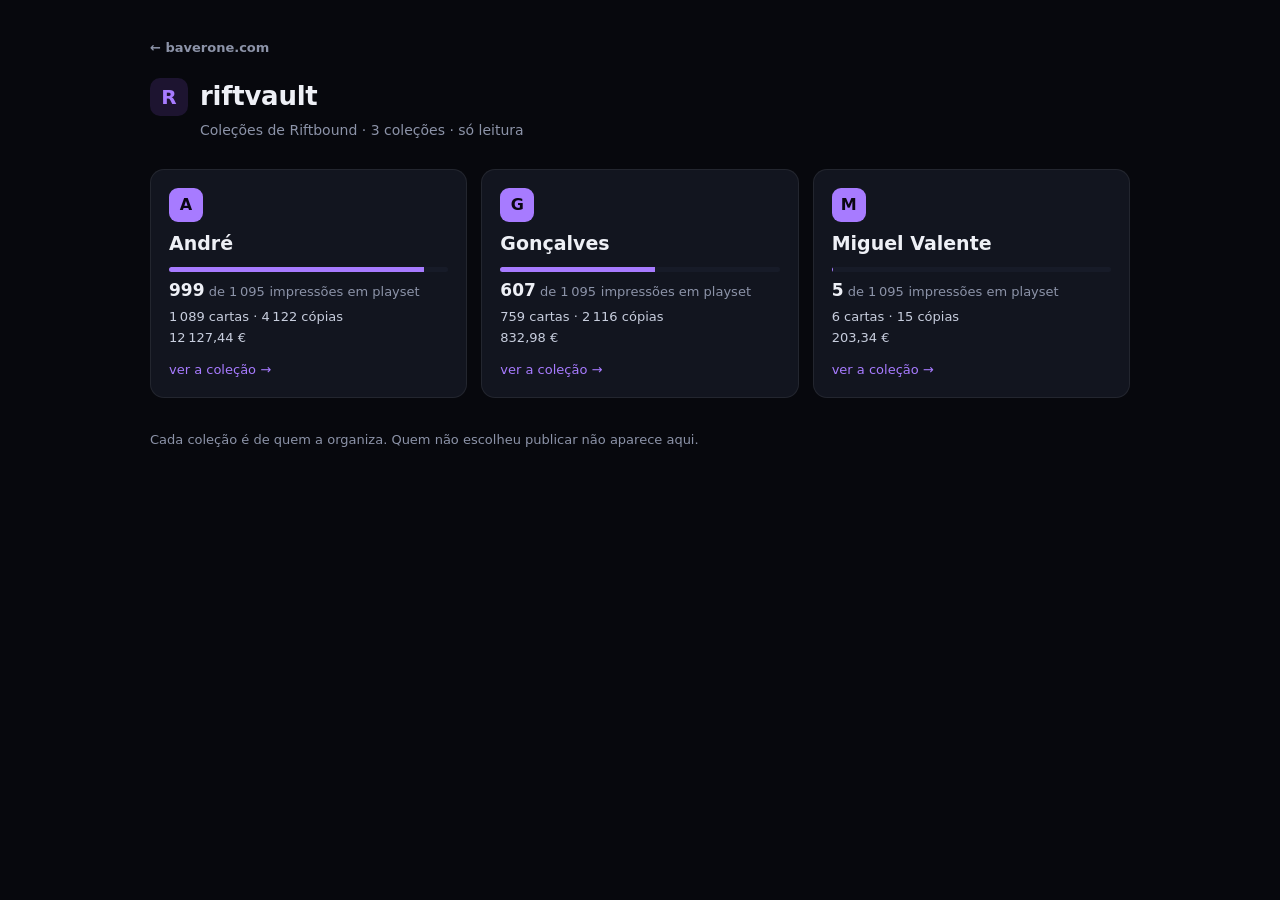
==== site/index.html @ c8542fa4 "site: 2026-10-27 17:47" ====
<!DOCTYPE html>
<html lang="pt-PT">
<head>
<meta charset="utf-8">
<meta name="viewport" content="width=device-width, initial-scale=1, viewport-fit=cover">
<meta name="theme-color" content="#07080d">
<title>riftvault — coleções de Riftbound</title>
<link rel="icon" href="data:image/svg+xml,%3Csvg xmlns='http://www.w3.org/2000/svg' viewBox='0 0 64 64'%3E%3Crect width='64' height='64' rx='14' fill='%23120f1d'/%3E%3Cpath d='M20 46V18h13a9 9 0 0 1 0 18h-4l10 10h-8l-9-10v-6h10a3 3 0 0 0 0-6h-6v22z' fill='%23a77bff'/%3E%3C/svg%3E">
<script>
  /* Um favorito antigo aponta para a raiz com a rota no `#`
     (`#colecao/UNL`). O `#` nunca chega ao servidor, por isso quem
     o pode apanhar é só o browser. Cego ao nome da secção de
     propósito: uma rota nova é reencaminhada sozinha. */
  (function () {
    var h = location.hash;
    if (h && h.length > 1) location.replace('u/baverone/' + h);
  })();
</script>
<style>
  :root {
    --bg: #07080d; --card2: #0e1018; --card: #12151f; --card3: #171b28;
    --ink: #eef0f6; --ink2: #c8cede; --muted: #8c93a8;
    --line: rgba(255,255,255,.07); --line2: rgba(255,255,255,.13);
    --accent: #a77bff; --accent-ink: #0b0713; --accent-soft: #1d1430;
    --font: 'Inter', system-ui, -apple-system, 'Segoe UI', Roboto, sans-serif;
    --font-hd: 'Space Grotesk', 'Inter', system-ui, -apple-system, sans-serif;
  }
  * { box-sizing: border-box; }
  body {
    margin: 0; background: var(--bg); color: var(--ink);
    font: 16px/1.5 var(--font);
    /* O telemóvel é o sítio onde ele usa isto. */
    padding: 32px 20px 64px; padding-bottom: calc(64px + env(safe-area-inset-bottom));
  }
  .l-wrap { max-width: 980px; margin: 0 auto; }
  /* O caminho de volta (20/10/2026, achado R6): as coleções têm-no, a lista
     não tinha nenhum — os únicos links eram os cartões. */
  .l-casa {
    display: inline-block; margin-bottom: 14px; padding: 6px 0;
    color: var(--muted); font-size: 13px; font-weight: 600; text-decoration: none;
  }
  .l-casa:hover, .l-casa:focus-visible { color: var(--accent); }
  .l-topo { display: flex; align-items: center; gap: 12px; margin-bottom: 4px; }
  .l-logo {
    width: 38px; height: 38px; border-radius: 10px; flex: 0 0 auto;
    background: var(--accent-soft); color: var(--accent);
    display: grid; place-items: center;
    font: 700 20px/1 var(--font-hd);
  }
  h1 { font: 700 26px/1.2 var(--font-hd); margin: 0; letter-spacing: -.01em; }
  .l-sub-topo { color: var(--muted); margin: 0 0 28px 50px; font-size: 14px; }
  .l-grelha {
    display: grid; gap: 14px;
    grid-template-columns: repeat(auto-fill, minmax(240px, 1fr));
  }
  .l-cartao {
    display: block; text-decoration: none; color: inherit;
    background: var(--card); border: 1px solid var(--line);
    border-radius: 14px; padding: 18px;
  }
  .l-cartao:hover, .l-cartao:focus-visible {
    border-color: var(--accent); background: var(--card3);
  }
  .l-ini {
    display: grid; place-items: center; width: 34px; height: 34px;
    border-radius: 9px; background: var(--accent); color: var(--accent-ink);
    font: 700 16px/1 var(--font-hd); margin-bottom: 10px;
  }
  .l-cartao h2 { font: 600 19px/1.25 var(--font-hd); margin: 0 0 12px; }
  .l-barra {
    height: 5px; border-radius: 99px; background: var(--card3);
    overflow: hidden; margin-bottom: 8px;
  }
  .l-barra span { display: block; height: 100%; background: var(--accent); }
  .l-num { margin: 0 0 4px; font-size: 15px; }
  .l-num b { font: 600 17px/1 var(--font-hd); }
  .l-de, .l-rot { color: var(--muted); font-size: 13px; }
  .l-sub { margin: 0 0 2px; color: var(--ink2); font-size: 13px; }
  .l-ir { display: block; margin-top: 12px; color: var(--accent); font-size: 13px; }
  .l-vazio {
    background: var(--card); border: 1px solid var(--line); border-radius: 14px;
    padding: 20px; color: var(--muted); max-width: 62ch;
  }
  .l-rodape { margin-top: 32px; color: var(--muted); font-size: 13px; }
  @media (max-width: 480px) {
    body { padding: 20px 14px 48px; }
    .l-grelha { grid-template-columns: 1fr; }
  }
</style>
  <meta name="robots" content="noindex, nofollow, noarchive">
  <meta name="googlebot" content="noindex, nofollow">
</head>
<body>
  <div class="l-wrap">
    <a class="l-casa" href="https://baverone.com">← baverone.com</a>
    <div class="l-topo">
      <span class="l-logo" aria-hidden="true">R</span>
      <h1>riftvault</h1>
    </div>
    <p class="l-sub-topo">Coleções de Riftbound · 3 coleções · só leitura</p>
    <div class="l-grelha">
      <a class="l-cartao" href="u/baverone/"><span class="l-ini" aria-hidden="true">A</span><h2>André</h2><div class="l-barra"><span style="width:91.2%"></span></div><p class="l-num"><b>999</b><span class="l-de"> de 1 095</span> <span class="l-rot">impressões em playset</span></p><p class="l-sub">1 089 cartas · 4 122 cópias</p><p class="l-sub">12 127,44 €</p><span class="l-ir">ver a coleção →</span></a>
      <a class="l-cartao" href="u/goncalves/"><span class="l-ini" aria-hidden="true">G</span><h2>Gonçalves</h2><div class="l-barra"><span style="width:55.4%"></span></div><p class="l-num"><b>607</b><span class="l-de"> de 1 095</span> <span class="l-rot">impressões em playset</span></p><p class="l-sub">759 cartas · 2 116 cópias</p><p class="l-sub">832,98 €</p><span class="l-ir">ver a coleção →</span></a>
      <a class="l-cartao" href="u/miguel/"><span class="l-ini" aria-hidden="true">M</span><h2>Miguel Valente</h2><div class="l-barra"><span style="width:0.5%"></span></div><p class="l-num"><b>5</b><span class="l-de"> de 1 095</span> <span class="l-rot">impressões em playset</span></p><p class="l-sub">6 cartas · 15 cópias</p><p class="l-sub">203,34 €</p><span class="l-ir">ver a coleção →</span></a>
    </div>
    <p class="l-rodape">Cada coleção é de quem a organiza. Quem não escolheu
      publicar não aparece aqui.</p>
  </div>
</body>
</html>
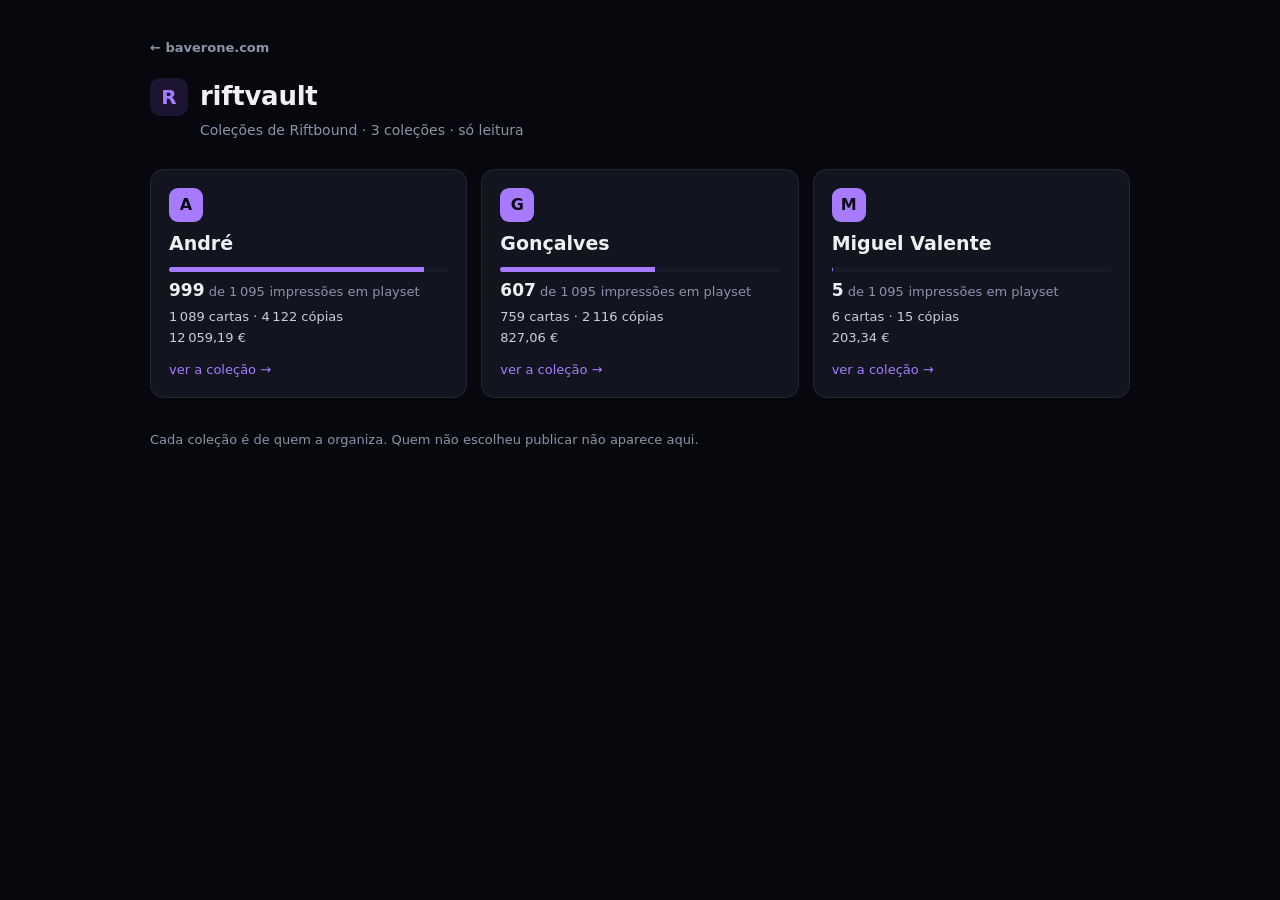
==== commit 83c695f5: "site: 2026-10-28 03:06" ====
--- a/site/index.html
+++ b/site/index.html
@@ -99,8 +99,8 @@
     </div>
     <p class="l-sub-topo">Coleções de Riftbound · 3 coleções · só leitura</p>
     <div class="l-grelha">
-      <a class="l-cartao" href="u/baverone/"><span class="l-ini" aria-hidden="true">A</span><h2>André</h2><div class="l-barra"><span style="width:91.2%"></span></div><p class="l-num"><b>999</b><span class="l-de"> de 1 095</span> <span class="l-rot">impressões em playset</span></p><p class="l-sub">1 089 cartas · 4 122 cópias</p><p class="l-sub">12 127,44 €</p><span class="l-ir">ver a coleção →</span></a>
-      <a class="l-cartao" href="u/goncalves/"><span class="l-ini" aria-hidden="true">G</span><h2>Gonçalves</h2><div class="l-barra"><span style="width:55.4%"></span></div><p class="l-num"><b>607</b><span class="l-de"> de 1 095</span> <span class="l-rot">impressões em playset</span></p><p class="l-sub">759 cartas · 2 116 cópias</p><p class="l-sub">832,98 €</p><span class="l-ir">ver a coleção →</span></a>
+      <a class="l-cartao" href="u/baverone/"><span class="l-ini" aria-hidden="true">A</span><h2>André</h2><div class="l-barra"><span style="width:91.2%"></span></div><p class="l-num"><b>999</b><span class="l-de"> de 1 095</span> <span class="l-rot">impressões em playset</span></p><p class="l-sub">1 089 cartas · 4 122 cópias</p><p class="l-sub">12 059,19 €</p><span class="l-ir">ver a coleção →</span></a>
+      <a class="l-cartao" href="u/goncalves/"><span class="l-ini" aria-hidden="true">G</span><h2>Gonçalves</h2><div class="l-barra"><span style="width:55.4%"></span></div><p class="l-num"><b>607</b><span class="l-de"> de 1 095</span> <span class="l-rot">impressões em playset</span></p><p class="l-sub">759 cartas · 2 116 cópias</p><p class="l-sub">827,06 €</p><span class="l-ir">ver a coleção →</span></a>
       <a class="l-cartao" href="u/miguel/"><span class="l-ini" aria-hidden="true">M</span><h2>Miguel Valente</h2><div class="l-barra"><span style="width:0.5%"></span></div><p class="l-num"><b>5</b><span class="l-de"> de 1 095</span> <span class="l-rot">impressões em playset</span></p><p class="l-sub">6 cartas · 15 cópias</p><p class="l-sub">203,34 €</p><span class="l-ir">ver a coleção →</span></a>
     </div>
     <p class="l-rodape">Cada coleção é de quem a organiza. Quem não escolheu
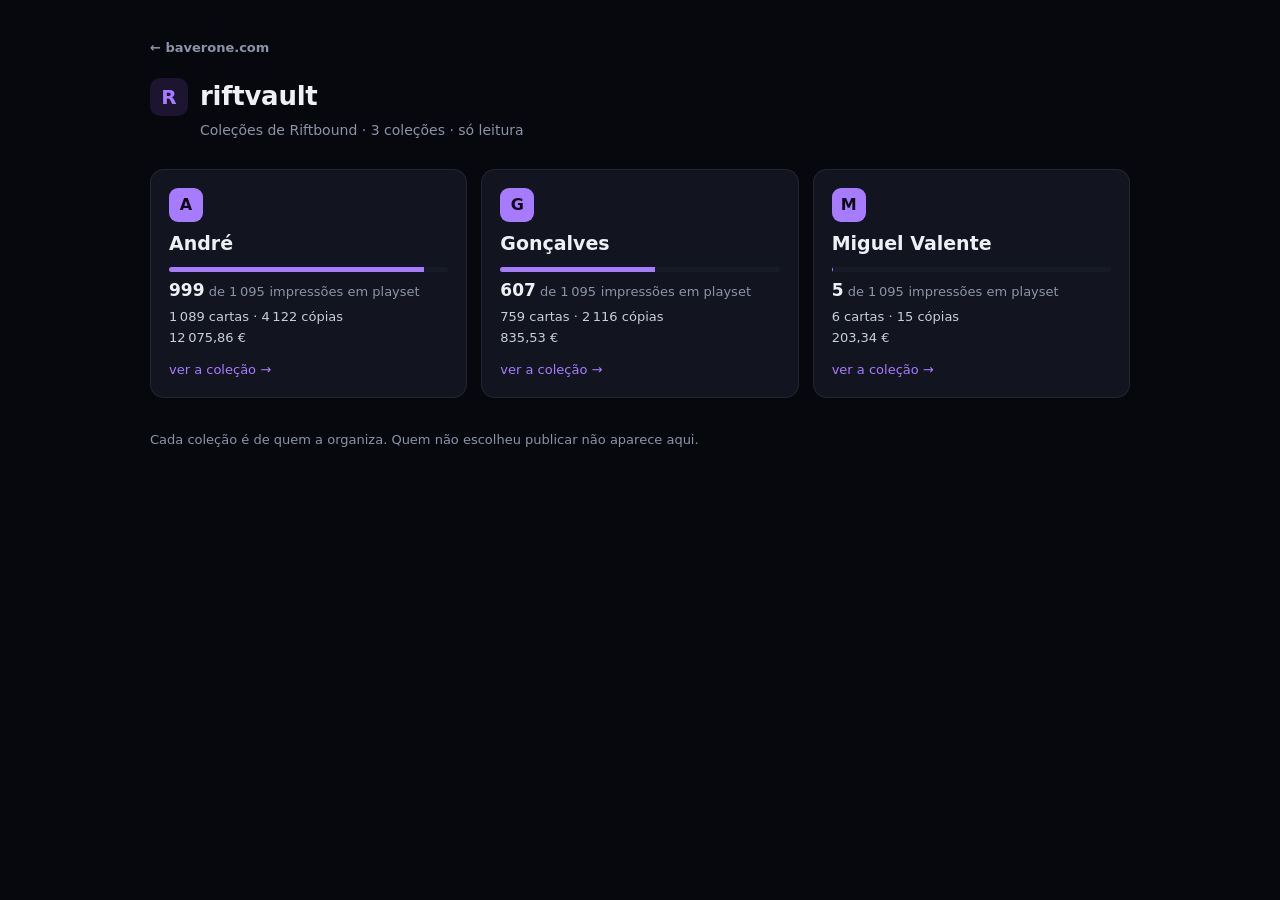
==== commit 24bba113: "site: 2026-10-29 03:01" ====
--- a/site/index.html
+++ b/site/index.html
@@ -99,8 +99,8 @@
     </div>
     <p class="l-sub-topo">Coleções de Riftbound · 3 coleções · só leitura</p>
     <div class="l-grelha">
-      <a class="l-cartao" href="u/baverone/"><span class="l-ini" aria-hidden="true">A</span><h2>André</h2><div class="l-barra"><span style="width:91.2%"></span></div><p class="l-num"><b>999</b><span class="l-de"> de 1 095</span> <span class="l-rot">impressões em playset</span></p><p class="l-sub">1 089 cartas · 4 122 cópias</p><p class="l-sub">12 059,19 €</p><span class="l-ir">ver a coleção →</span></a>
-      <a class="l-cartao" href="u/goncalves/"><span class="l-ini" aria-hidden="true">G</span><h2>Gonçalves</h2><div class="l-barra"><span style="width:55.4%"></span></div><p class="l-num"><b>607</b><span class="l-de"> de 1 095</span> <span class="l-rot">impressões em playset</span></p><p class="l-sub">759 cartas · 2 116 cópias</p><p class="l-sub">827,06 €</p><span class="l-ir">ver a coleção →</span></a>
+      <a class="l-cartao" href="u/baverone/"><span class="l-ini" aria-hidden="true">A</span><h2>André</h2><div class="l-barra"><span style="width:91.2%"></span></div><p class="l-num"><b>999</b><span class="l-de"> de 1 095</span> <span class="l-rot">impressões em playset</span></p><p class="l-sub">1 089 cartas · 4 122 cópias</p><p class="l-sub">12 075,86 €</p><span class="l-ir">ver a coleção →</span></a>
+      <a class="l-cartao" href="u/goncalves/"><span class="l-ini" aria-hidden="true">G</span><h2>Gonçalves</h2><div class="l-barra"><span style="width:55.4%"></span></div><p class="l-num"><b>607</b><span class="l-de"> de 1 095</span> <span class="l-rot">impressões em playset</span></p><p class="l-sub">759 cartas · 2 116 cópias</p><p class="l-sub">835,53 €</p><span class="l-ir">ver a coleção →</span></a>
       <a class="l-cartao" href="u/miguel/"><span class="l-ini" aria-hidden="true">M</span><h2>Miguel Valente</h2><div class="l-barra"><span style="width:0.5%"></span></div><p class="l-num"><b>5</b><span class="l-de"> de 1 095</span> <span class="l-rot">impressões em playset</span></p><p class="l-sub">6 cartas · 15 cópias</p><p class="l-sub">203,34 €</p><span class="l-ir">ver a coleção →</span></a>
     </div>
     <p class="l-rodape">Cada coleção é de quem a organiza. Quem não escolheu
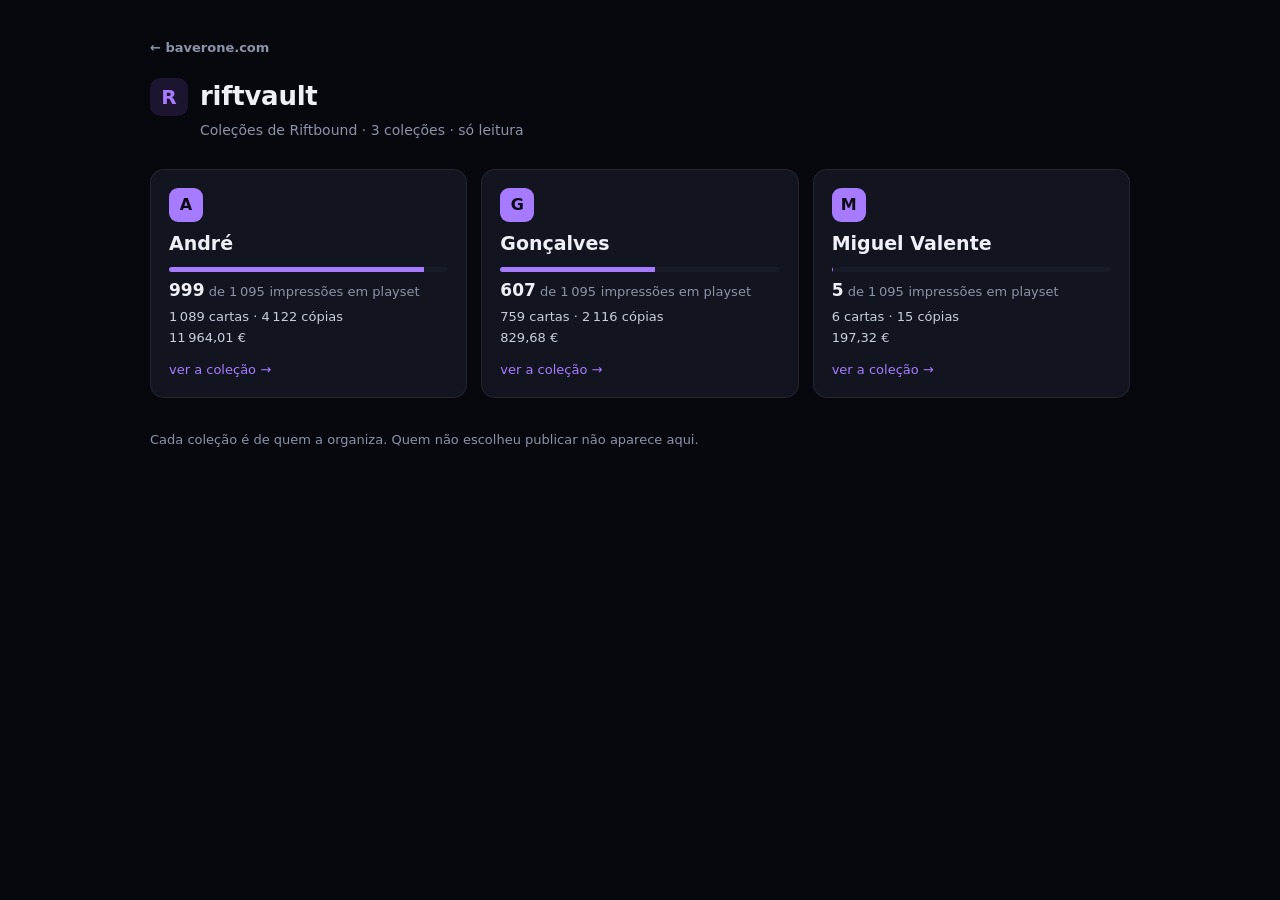
==== commit d2cb2f32: "site: 2026-10-30 03:04" ====
--- a/site/index.html
+++ b/site/index.html
@@ -99,9 +99,9 @@
     </div>
     <p class="l-sub-topo">Coleções de Riftbound · 3 coleções · só leitura</p>
     <div class="l-grelha">
-      <a class="l-cartao" href="u/baverone/"><span class="l-ini" aria-hidden="true">A</span><h2>André</h2><div class="l-barra"><span style="width:91.2%"></span></div><p class="l-num"><b>999</b><span class="l-de"> de 1 095</span> <span class="l-rot">impressões em playset</span></p><p class="l-sub">1 089 cartas · 4 122 cópias</p><p class="l-sub">12 075,86 €</p><span class="l-ir">ver a coleção →</span></a>
-      <a class="l-cartao" href="u/goncalves/"><span class="l-ini" aria-hidden="true">G</span><h2>Gonçalves</h2><div class="l-barra"><span style="width:55.4%"></span></div><p class="l-num"><b>607</b><span class="l-de"> de 1 095</span> <span class="l-rot">impressões em playset</span></p><p class="l-sub">759 cartas · 2 116 cópias</p><p class="l-sub">835,53 €</p><span class="l-ir">ver a coleção →</span></a>
-      <a class="l-cartao" href="u/miguel/"><span class="l-ini" aria-hidden="true">M</span><h2>Miguel Valente</h2><div class="l-barra"><span style="width:0.5%"></span></div><p class="l-num"><b>5</b><span class="l-de"> de 1 095</span> <span class="l-rot">impressões em playset</span></p><p class="l-sub">6 cartas · 15 cópias</p><p class="l-sub">203,34 €</p><span class="l-ir">ver a coleção →</span></a>
+      <a class="l-cartao" href="u/baverone/"><span class="l-ini" aria-hidden="true">A</span><h2>André</h2><div class="l-barra"><span style="width:91.2%"></span></div><p class="l-num"><b>999</b><span class="l-de"> de 1 095</span> <span class="l-rot">impressões em playset</span></p><p class="l-sub">1 089 cartas · 4 122 cópias</p><p class="l-sub">11 964,01 €</p><span class="l-ir">ver a coleção →</span></a>
+      <a class="l-cartao" href="u/goncalves/"><span class="l-ini" aria-hidden="true">G</span><h2>Gonçalves</h2><div class="l-barra"><span style="width:55.4%"></span></div><p class="l-num"><b>607</b><span class="l-de"> de 1 095</span> <span class="l-rot">impressões em playset</span></p><p class="l-sub">759 cartas · 2 116 cópias</p><p class="l-sub">829,68 €</p><span class="l-ir">ver a coleção →</span></a>
+      <a class="l-cartao" href="u/miguel/"><span class="l-ini" aria-hidden="true">M</span><h2>Miguel Valente</h2><div class="l-barra"><span style="width:0.5%"></span></div><p class="l-num"><b>5</b><span class="l-de"> de 1 095</span> <span class="l-rot">impressões em playset</span></p><p class="l-sub">6 cartas · 15 cópias</p><p class="l-sub">197,32 €</p><span class="l-ir">ver a coleção →</span></a>
     </div>
     <p class="l-rodape">Cada coleção é de quem a organiza. Quem não escolheu
       publicar não aparece aqui.</p>
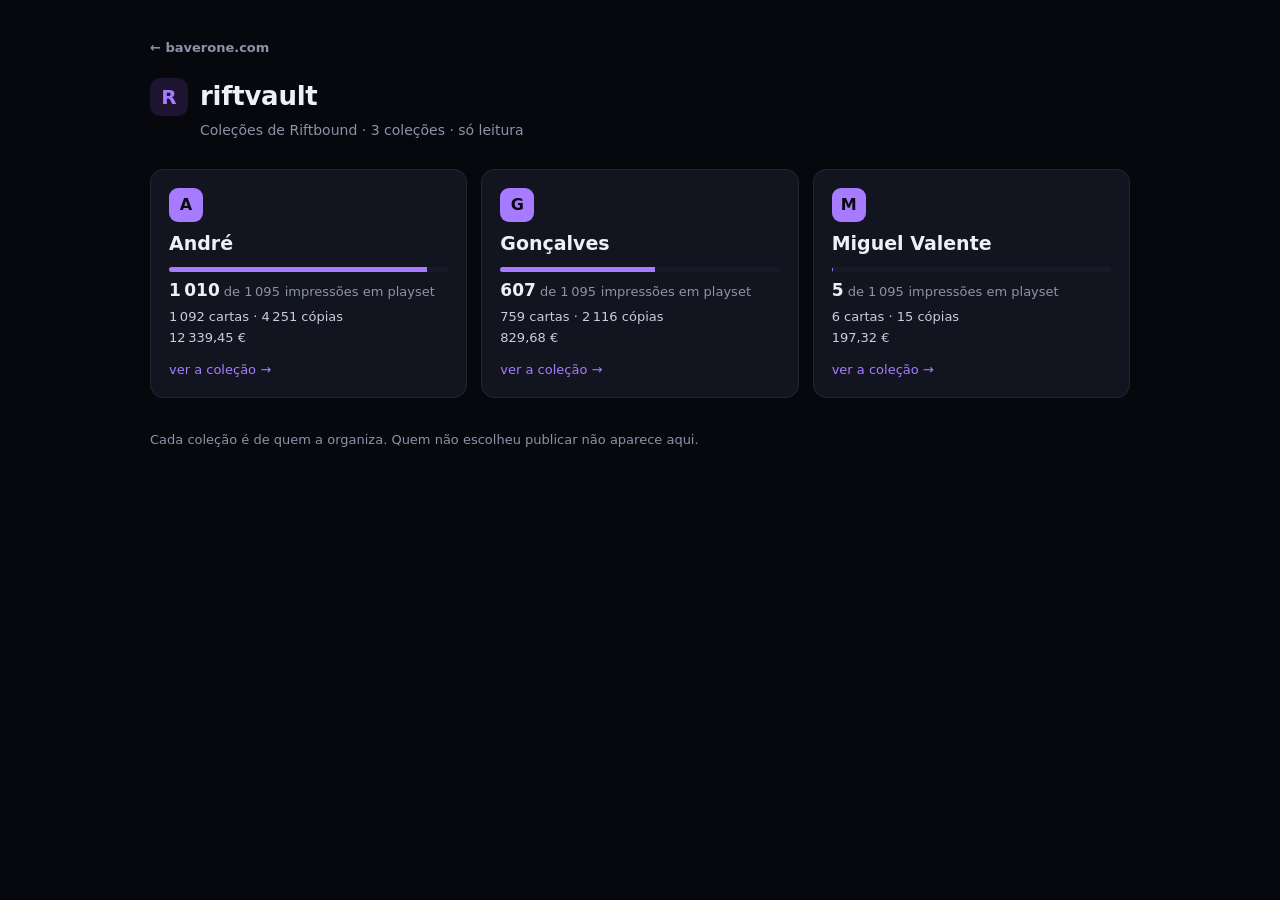
==== commit 949cdced: "site: 2026-10-30 13:04" ====
--- a/site/index.html
+++ b/site/index.html
@@ -99,7 +99,7 @@
     </div>
     <p class="l-sub-topo">Coleções de Riftbound · 3 coleções · só leitura</p>
     <div class="l-grelha">
-      <a class="l-cartao" href="u/baverone/"><span class="l-ini" aria-hidden="true">A</span><h2>André</h2><div class="l-barra"><span style="width:91.2%"></span></div><p class="l-num"><b>999</b><span class="l-de"> de 1 095</span> <span class="l-rot">impressões em playset</span></p><p class="l-sub">1 089 cartas · 4 122 cópias</p><p class="l-sub">11 964,01 €</p><span class="l-ir">ver a coleção →</span></a>
+      <a class="l-cartao" href="u/baverone/"><span class="l-ini" aria-hidden="true">A</span><h2>André</h2><div class="l-barra"><span style="width:92.2%"></span></div><p class="l-num"><b>1 010</b><span class="l-de"> de 1 095</span> <span class="l-rot">impressões em playset</span></p><p class="l-sub">1 092 cartas · 4 251 cópias</p><p class="l-sub">12 339,45 €</p><span class="l-ir">ver a coleção →</span></a>
       <a class="l-cartao" href="u/goncalves/"><span class="l-ini" aria-hidden="true">G</span><h2>Gonçalves</h2><div class="l-barra"><span style="width:55.4%"></span></div><p class="l-num"><b>607</b><span class="l-de"> de 1 095</span> <span class="l-rot">impressões em playset</span></p><p class="l-sub">759 cartas · 2 116 cópias</p><p class="l-sub">829,68 €</p><span class="l-ir">ver a coleção →</span></a>
       <a class="l-cartao" href="u/miguel/"><span class="l-ini" aria-hidden="true">M</span><h2>Miguel Valente</h2><div class="l-barra"><span style="width:0.5%"></span></div><p class="l-num"><b>5</b><span class="l-de"> de 1 095</span> <span class="l-rot">impressões em playset</span></p><p class="l-sub">6 cartas · 15 cópias</p><p class="l-sub">197,32 €</p><span class="l-ir">ver a coleção →</span></a>
     </div>
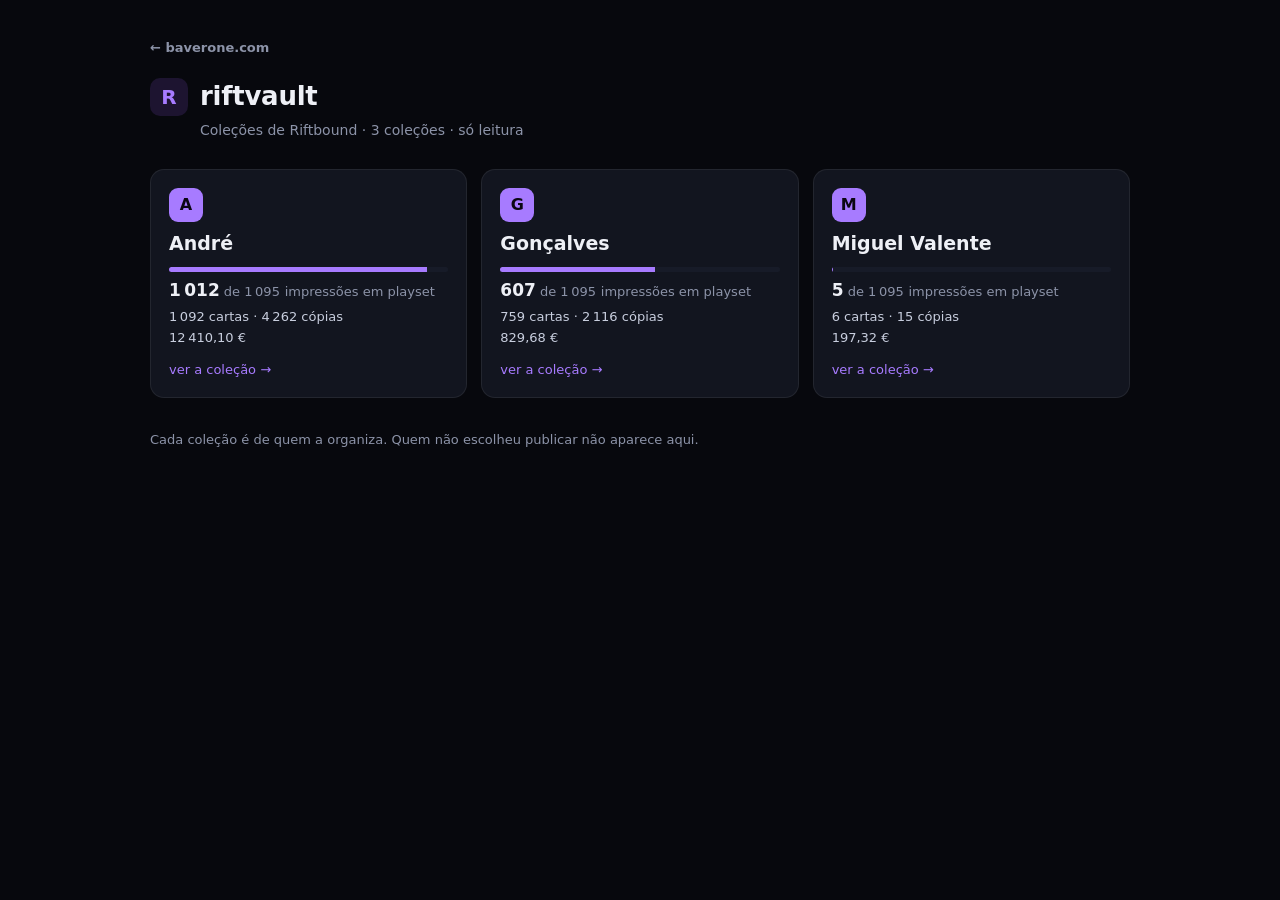
==== commit 9b5ed6fd: "site: 2026-10-30 13:15" ====
--- a/site/index.html
+++ b/site/index.html
@@ -99,7 +99,7 @@
     </div>
     <p class="l-sub-topo">Coleções de Riftbound · 3 coleções · só leitura</p>
     <div class="l-grelha">
-      <a class="l-cartao" href="u/baverone/"><span class="l-ini" aria-hidden="true">A</span><h2>André</h2><div class="l-barra"><span style="width:92.2%"></span></div><p class="l-num"><b>1 010</b><span class="l-de"> de 1 095</span> <span class="l-rot">impressões em playset</span></p><p class="l-sub">1 092 cartas · 4 251 cópias</p><p class="l-sub">12 339,45 €</p><span class="l-ir">ver a coleção →</span></a>
+      <a class="l-cartao" href="u/baverone/"><span class="l-ini" aria-hidden="true">A</span><h2>André</h2><div class="l-barra"><span style="width:92.4%"></span></div><p class="l-num"><b>1 012</b><span class="l-de"> de 1 095</span> <span class="l-rot">impressões em playset</span></p><p class="l-sub">1 092 cartas · 4 262 cópias</p><p class="l-sub">12 410,10 €</p><span class="l-ir">ver a coleção →</span></a>
       <a class="l-cartao" href="u/goncalves/"><span class="l-ini" aria-hidden="true">G</span><h2>Gonçalves</h2><div class="l-barra"><span style="width:55.4%"></span></div><p class="l-num"><b>607</b><span class="l-de"> de 1 095</span> <span class="l-rot">impressões em playset</span></p><p class="l-sub">759 cartas · 2 116 cópias</p><p class="l-sub">829,68 €</p><span class="l-ir">ver a coleção →</span></a>
       <a class="l-cartao" href="u/miguel/"><span class="l-ini" aria-hidden="true">M</span><h2>Miguel Valente</h2><div class="l-barra"><span style="width:0.5%"></span></div><p class="l-num"><b>5</b><span class="l-de"> de 1 095</span> <span class="l-rot">impressões em playset</span></p><p class="l-sub">6 cartas · 15 cópias</p><p class="l-sub">197,32 €</p><span class="l-ir">ver a coleção →</span></a>
     </div>
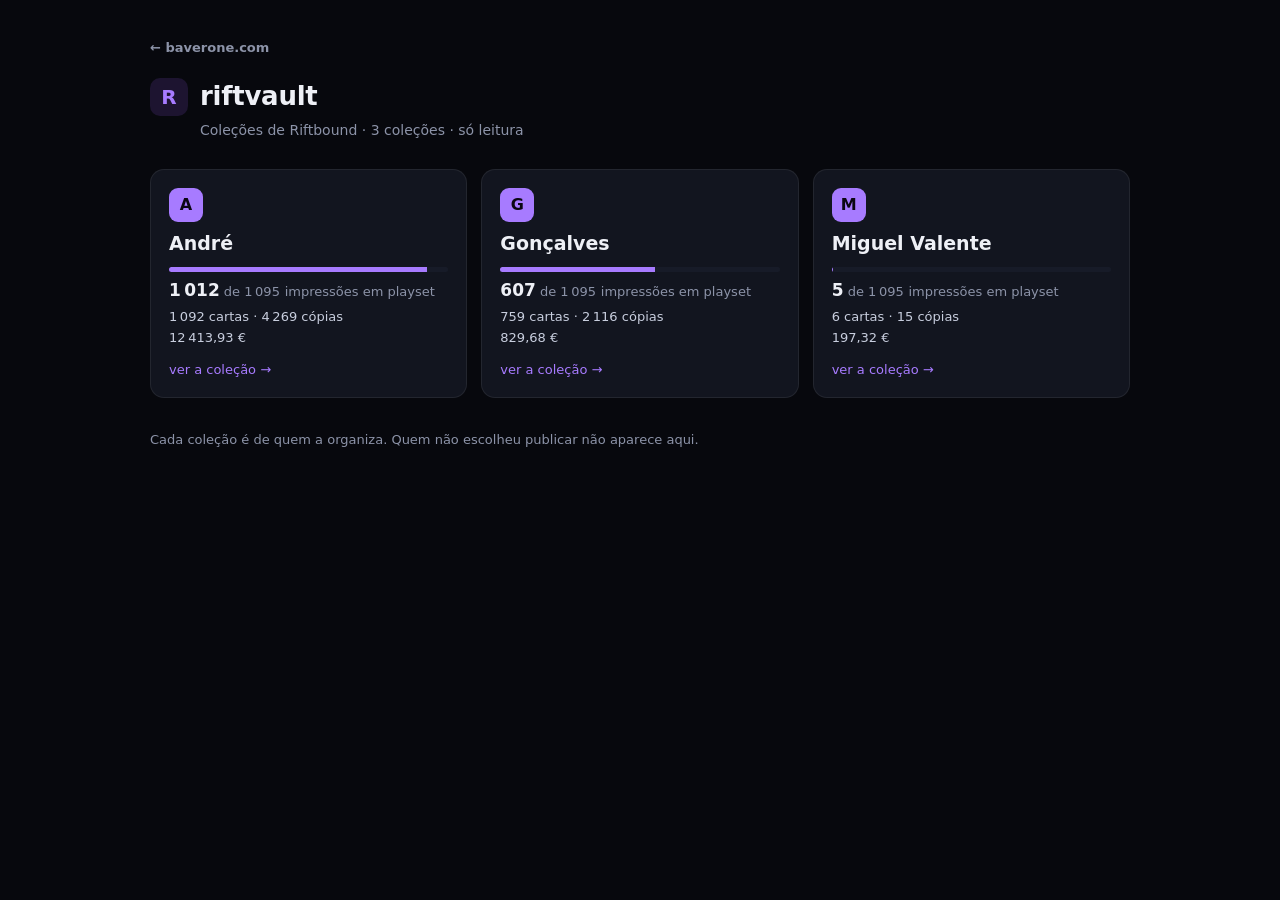
==== commit 45be71e1: "site: 2026-10-30 13:27" ====
--- a/site/index.html
+++ b/site/index.html
@@ -99,7 +99,7 @@
     </div>
     <p class="l-sub-topo">Coleções de Riftbound · 3 coleções · só leitura</p>
     <div class="l-grelha">
-      <a class="l-cartao" href="u/baverone/"><span class="l-ini" aria-hidden="true">A</span><h2>André</h2><div class="l-barra"><span style="width:92.4%"></span></div><p class="l-num"><b>1 012</b><span class="l-de"> de 1 095</span> <span class="l-rot">impressões em playset</span></p><p class="l-sub">1 092 cartas · 4 262 cópias</p><p class="l-sub">12 410,10 €</p><span class="l-ir">ver a coleção →</span></a>
+      <a class="l-cartao" href="u/baverone/"><span class="l-ini" aria-hidden="true">A</span><h2>André</h2><div class="l-barra"><span style="width:92.4%"></span></div><p class="l-num"><b>1 012</b><span class="l-de"> de 1 095</span> <span class="l-rot">impressões em playset</span></p><p class="l-sub">1 092 cartas · 4 269 cópias</p><p class="l-sub">12 413,93 €</p><span class="l-ir">ver a coleção →</span></a>
       <a class="l-cartao" href="u/goncalves/"><span class="l-ini" aria-hidden="true">G</span><h2>Gonçalves</h2><div class="l-barra"><span style="width:55.4%"></span></div><p class="l-num"><b>607</b><span class="l-de"> de 1 095</span> <span class="l-rot">impressões em playset</span></p><p class="l-sub">759 cartas · 2 116 cópias</p><p class="l-sub">829,68 €</p><span class="l-ir">ver a coleção →</span></a>
       <a class="l-cartao" href="u/miguel/"><span class="l-ini" aria-hidden="true">M</span><h2>Miguel Valente</h2><div class="l-barra"><span style="width:0.5%"></span></div><p class="l-num"><b>5</b><span class="l-de"> de 1 095</span> <span class="l-rot">impressões em playset</span></p><p class="l-sub">6 cartas · 15 cópias</p><p class="l-sub">197,32 €</p><span class="l-ir">ver a coleção →</span></a>
     </div>
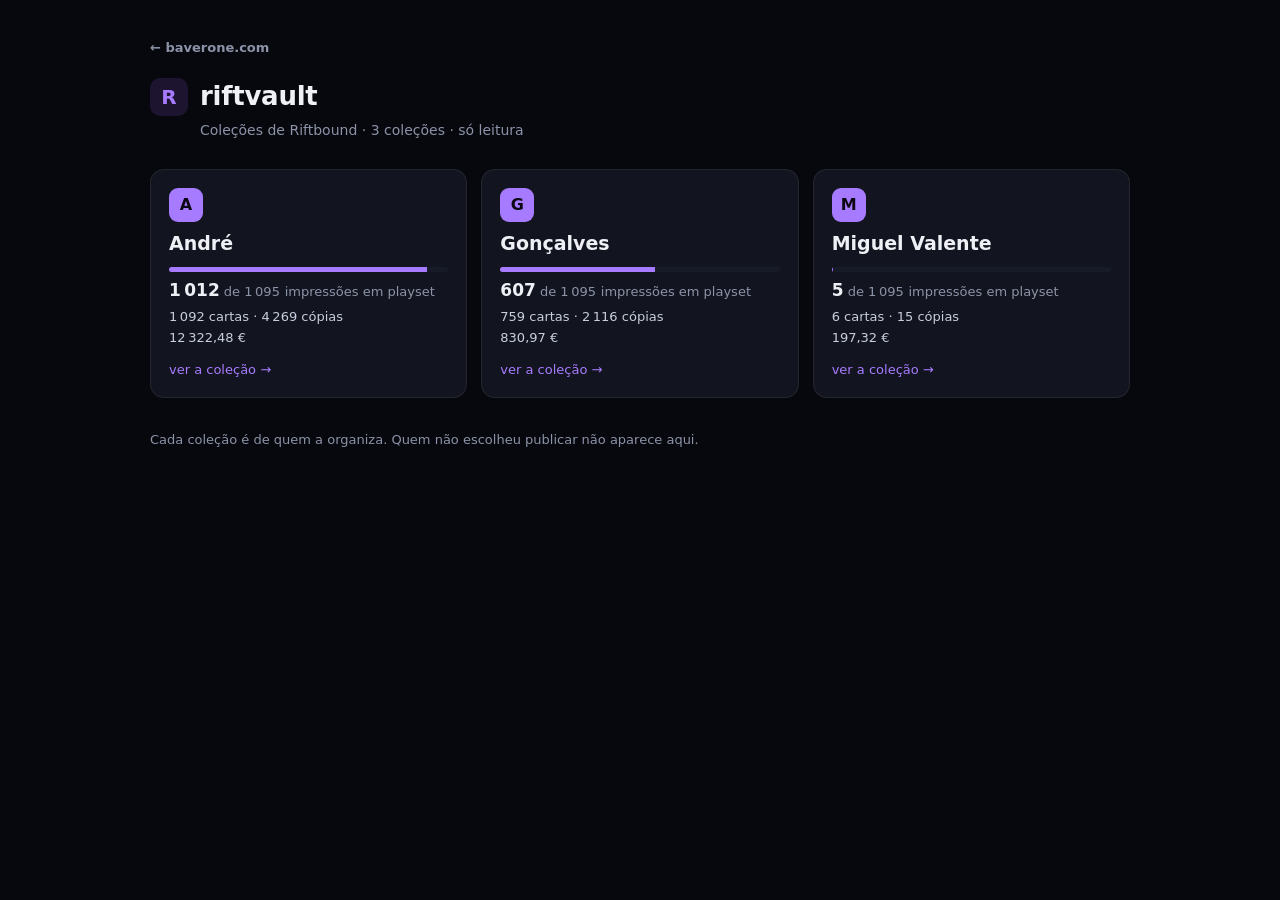
==== commit 8077d229: "site: 2026-10-31 03:07" ====
--- a/site/index.html
+++ b/site/index.html
@@ -99,8 +99,8 @@
     </div>
     <p class="l-sub-topo">Coleções de Riftbound · 3 coleções · só leitura</p>
     <div class="l-grelha">
-      <a class="l-cartao" href="u/baverone/"><span class="l-ini" aria-hidden="true">A</span><h2>André</h2><div class="l-barra"><span style="width:92.4%"></span></div><p class="l-num"><b>1 012</b><span class="l-de"> de 1 095</span> <span class="l-rot">impressões em playset</span></p><p class="l-sub">1 092 cartas · 4 269 cópias</p><p class="l-sub">12 413,93 €</p><span class="l-ir">ver a coleção →</span></a>
-      <a class="l-cartao" href="u/goncalves/"><span class="l-ini" aria-hidden="true">G</span><h2>Gonçalves</h2><div class="l-barra"><span style="width:55.4%"></span></div><p class="l-num"><b>607</b><span class="l-de"> de 1 095</span> <span class="l-rot">impressões em playset</span></p><p class="l-sub">759 cartas · 2 116 cópias</p><p class="l-sub">829,68 €</p><span class="l-ir">ver a coleção →</span></a>
+      <a class="l-cartao" href="u/baverone/"><span class="l-ini" aria-hidden="true">A</span><h2>André</h2><div class="l-barra"><span style="width:92.4%"></span></div><p class="l-num"><b>1 012</b><span class="l-de"> de 1 095</span> <span class="l-rot">impressões em playset</span></p><p class="l-sub">1 092 cartas · 4 269 cópias</p><p class="l-sub">12 322,48 €</p><span class="l-ir">ver a coleção →</span></a>
+      <a class="l-cartao" href="u/goncalves/"><span class="l-ini" aria-hidden="true">G</span><h2>Gonçalves</h2><div class="l-barra"><span style="width:55.4%"></span></div><p class="l-num"><b>607</b><span class="l-de"> de 1 095</span> <span class="l-rot">impressões em playset</span></p><p class="l-sub">759 cartas · 2 116 cópias</p><p class="l-sub">830,97 €</p><span class="l-ir">ver a coleção →</span></a>
       <a class="l-cartao" href="u/miguel/"><span class="l-ini" aria-hidden="true">M</span><h2>Miguel Valente</h2><div class="l-barra"><span style="width:0.5%"></span></div><p class="l-num"><b>5</b><span class="l-de"> de 1 095</span> <span class="l-rot">impressões em playset</span></p><p class="l-sub">6 cartas · 15 cópias</p><p class="l-sub">197,32 €</p><span class="l-ir">ver a coleção →</span></a>
     </div>
     <p class="l-rodape">Cada coleção é de quem a organiza. Quem não escolheu
